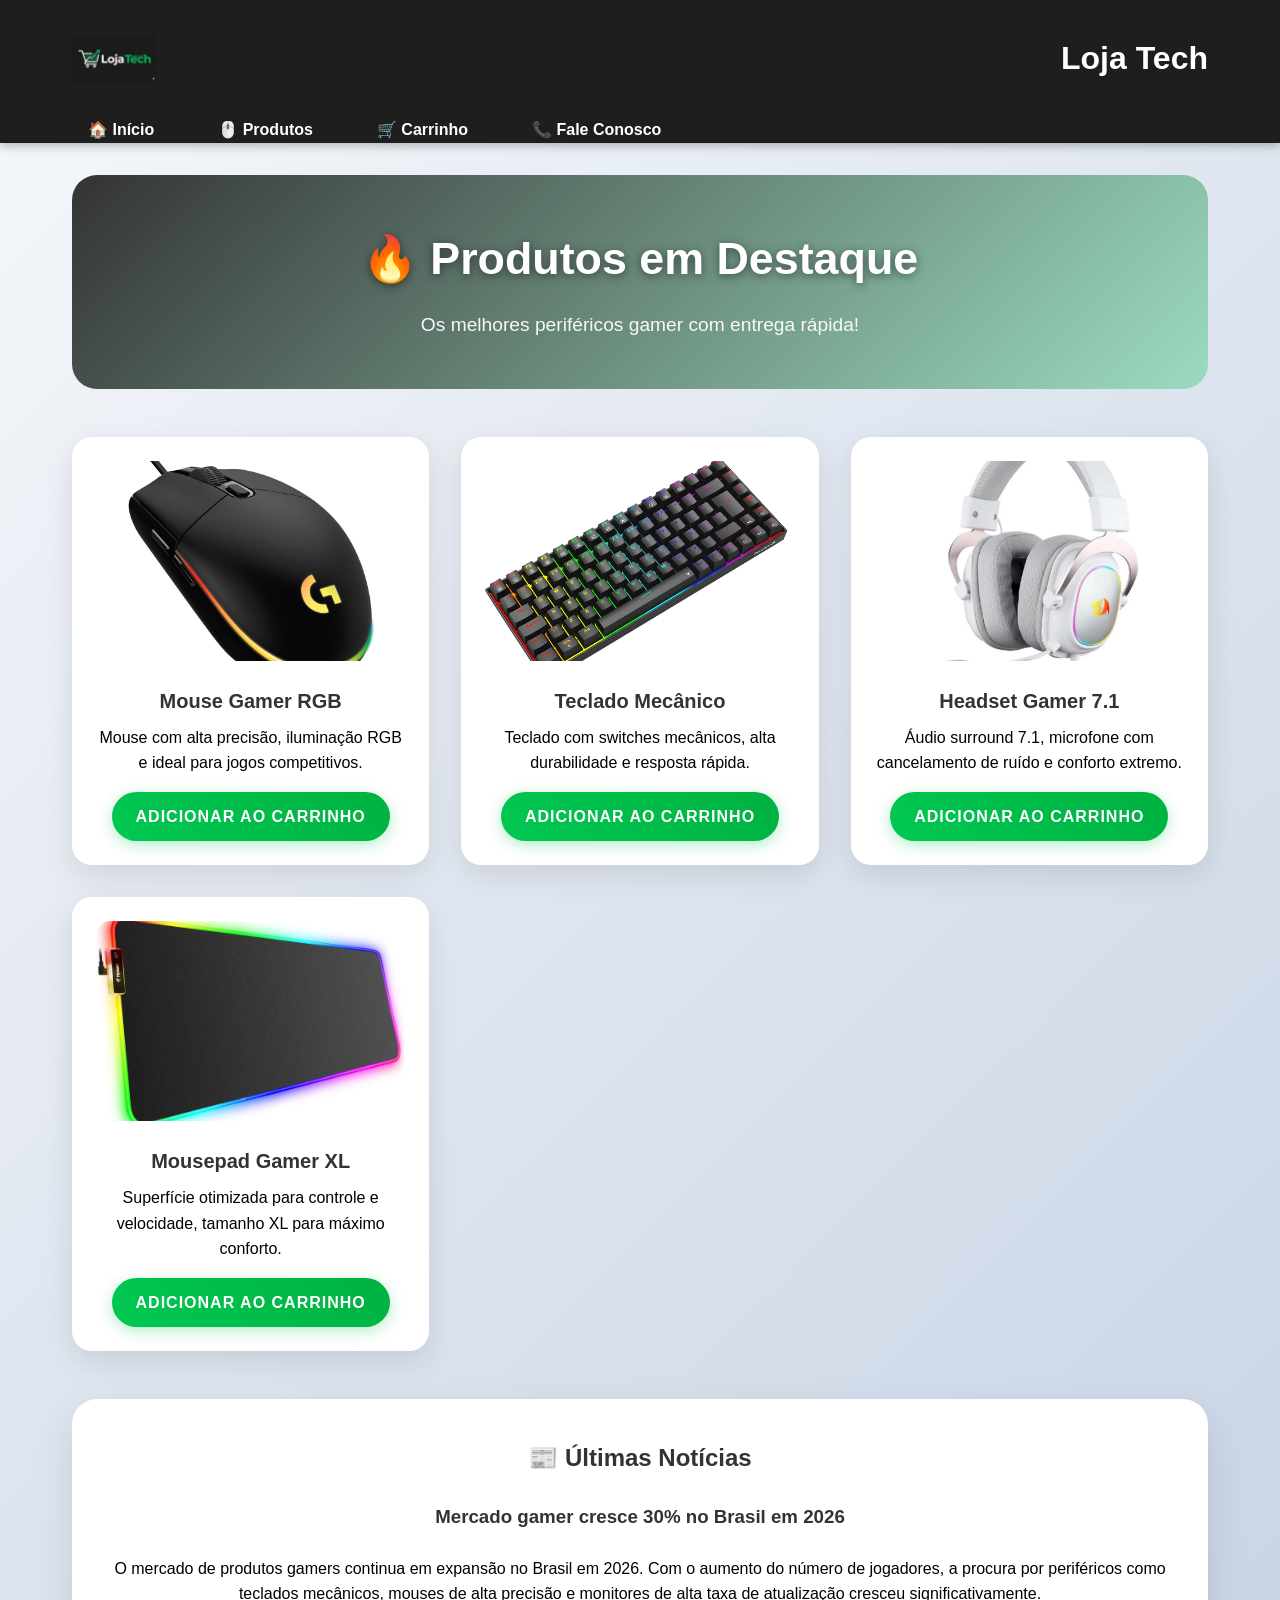
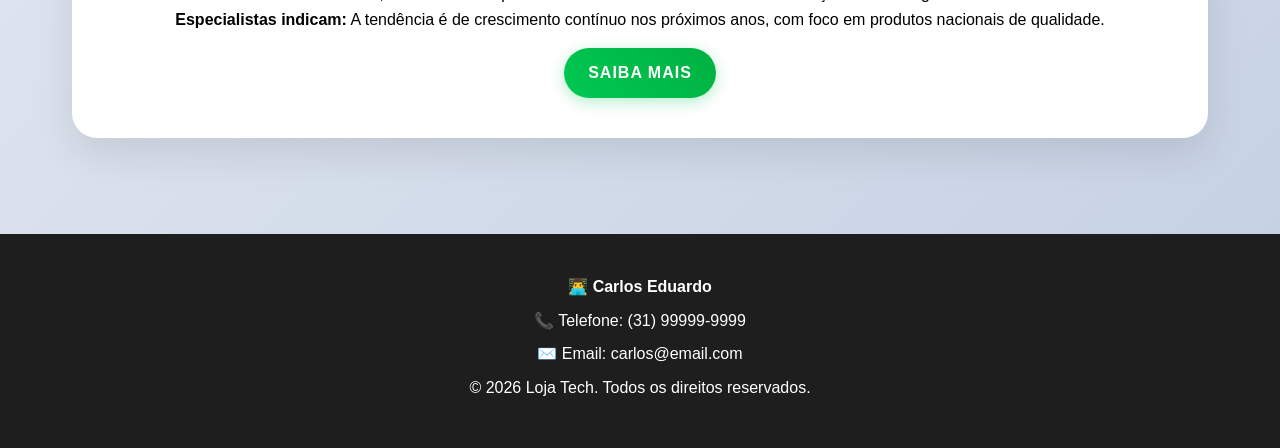
==== index.html @ 33aee726 "primeiro commit - site loja tech" ====
<!DOCTYPE html>
<html lang="pt-br">
<head>
    <meta charset="UTF-8">
    <meta name="viewport" content="width=device-width, initial-scale=1.0">
    <title>Loja Tech - Produtos Gamer de Qualidade</title>
    <link rel="stylesheet" href="style.css">
    <link rel="icon" href="img/logo.png" type="image/png">
</head>
<body>


<header>
    <div class="topo">
        <img src="img/logo.png" alt="Logo Loja Tech" class="logo">
        
       
        <input type="checkbox" id="menu-toggle" class="menu-toggle">
        <label for="menu-toggle" class="menu-label">
            <span></span>
            <span></span>
            <span></span>
        </label>
        <div class="menu-overlay"></div>
        
        <h1>Loja Tech</h1>
    </div>

    <nav>
        <ul>
            <li><a href="index.html">🏠 Início</a></li>
            <li><a href="produtos.html">🖱️ Produtos</a></li>
            <li><a href="carrinho.html">🛒 Carrinho</a></li>
            <li><a href="contato.html">📞 Fale Conosco</a></li>
        </ul>
    </nav>
</header>


<main>
    <section class="hero">
        <h1>🔥 Produtos em Destaque</h1>
        <p>Os melhores periféricos gamer com entrega rápida!</p>
    </section>

    <div class="grid">
        <div class="card">
            <img src="img/mouse.jpg" alt="Mouse Gamer RGB">
            <h3>Mouse Gamer RGB</h3>
            <p>Mouse com alta precisão, iluminação RGB e ideal para jogos competitivos.</p>
            <a href="carrinho.html" class="btn">Adicionar ao carrinho</a>
        </div>

        <div class="card">
            <img src="img/teclado.png" alt="Teclado Mecânico">
            <h3>Teclado Mecânico</h3>
            <p>Teclado com switches mecânicos, alta durabilidade e resposta rápida.</p>
            <a href="carrinho.html" class="btn">Adicionar ao carrinho</a>
        </div>

        <div class="card">
            <img src="img/headset.png" alt="Headset Gamer">
            <h3>Headset Gamer 7.1</h3>
            <p>Áudio surround 7.1, microfone com cancelamento de ruído e conforto extremo.</p>
            <a href="carrinho.html" class="btn">Adicionar ao carrinho</a>
        </div>

        <div class="card">
            <img src="img/mousepad.jpg" alt="Mousepad Gamer">
            <h3>Mousepad Gamer XL</h3>
            <p>Superfície otimizada para controle e velocidade, tamanho XL para máximo conforto.</p>
            <a href="carrinho.html" class="btn">Adicionar ao carrinho</a>
        </div>
    </div>

    <div class="noticia">
        <h2>📰 Últimas Notícias</h2>
        <h3>Mercado gamer cresce 30% no Brasil em 2026</h3>
        <p>
            O mercado de produtos gamers continua em expansão no Brasil em 2026. 
            Com o aumento do número de jogadores, a procura por periféricos como 
            teclados mecânicos, mouses de alta precisão e monitores de alta taxa 
            de atualização cresceu significativamente. 
        </p>
        <p>
            <strong>Especialistas indicam:</strong> A tendência é de crescimento contínuo 
            nos próximos anos, com foco em produtos nacionais de qualidade.
        </p>
        <a href="contato.html" class="btn">Saiba Mais</a>
    </div>
</main>


<footer>
    <div class="footer-content">
        <p><strong>👨‍💻 Carlos Eduardo</strong></p>
        <p>📞 Telefone: (31) 99999-9999</p>
        <p>✉️ Email: carlos@email.com</p>
        <p>&copy; 2026 Loja Tech. Todos os direitos reservados.</p>
    </div>
</footer>

</body>
</html>
---- style.css ----
* {
    margin: 0;
    padding: 0;
    box-sizing: border-box;
}

body {
    font-family: 'Segoe UI', Tahoma, Geneva, Verdana, sans-serif;
    line-height: 1.6;
    background: linear-gradient(135deg, #f5f7fa 0%, #c3cfe2 100%);
    min-height: 100vh;
}

/* HEADER */
header {
    background: #1e1e1e;
    color: white;
    box-shadow: 0 2px 10px rgba(0,0,0,0.3);
}

.topo {
    display: flex;
    align-items: center;
    justify-content: space-between;
    padding: 1rem 2rem;
    max-width: 1200px;
    margin: 0 auto;
    position: relative;
}

/* LOGO GRANDE E VISÍVEL ✅ */
.logo {
    width: 85px;     /* ← 70% MAIOR! */
    height: 85px;    /* ← 70% MAIOR! */
    object-fit: contain;
}

/* MENU MOBILE - CSS Puro com Checkbox Hack */
.menu-toggle {
    display: none;
}

.menu-label {
    display: none;
    flex-direction: column;
    cursor: pointer;
    gap: 4px;
    padding: 4px;
}

.menu-label span {
    width: 25px;
    height: 3px;
    background: white;
    transition: 0.3s;
    border-radius: 2px;
}

nav {
    background: transparent;
}

nav ul {
    display: flex;
    list-style: none;
    gap: 2rem;
    max-width: 1200px;
    margin: 0 auto;
    padding: 0 2rem;
}

nav a {
    color: white;
    text-decoration: none;
    font-weight: 600;
    padding: 0.5rem 1rem;
    border-radius: 5px;
    transition: all 0.3s ease;
}

nav a:hover {
    background: rgba(255,255,255,0.1);
    transform: translateY(-2px);
}

/* MAIN */
main {
    padding: 2rem;
    max-width: 1200px;
    margin: 0 auto;
}

/* HERO */
.hero {
    text-align: center;
    padding: 3rem 2rem;
    background: linear-gradient(135deg, rgba(30,30,30,0.9), rgba(0,200,83,0.3));
    border-radius: 25px;
    margin-bottom: 3rem;
    color: white;
}

.hero h1 {
    font-size: 2.8rem;
    margin-bottom: 1rem;
    text-shadow: 0 2px 10px rgba(0,0,0,0.5);
}

.hero p {
    font-size: 1.2rem;
    opacity: 0.95;
}

.grid {
    display: grid;
    grid-template-columns: repeat(auto-fit, minmax(300px, 1fr));
    gap: 2rem;
    margin-bottom: 3rem;
}

/* CARDS */
.card {
    background: white;
    padding: 1.5rem;
    border-radius: 20px;
    box-shadow: 0 10px 30px rgba(0,0,0,0.1);
    text-align: center;
    transition: all 0.3s ease;
    overflow: hidden;
}

.card:hover {
    transform: translateY(-10px);
    box-shadow: 0 20px 40px rgba(0,0,0,0.15);
}

.card img {
    width: 100%;
    height: 200px;
    object-fit: cover;
    border-radius: 15px;
    margin-bottom: 1rem;
}

.card h3 {
    color: #333;
    margin-bottom: 0.5rem;
    font-size: 1.25rem;
}

.preco {
    font-size: 1.5rem;
    font-weight: bold;
    color: #00c853;
    margin: 0.5rem 0;
}

/* BOTÃO */
.btn {
    display: inline-block;
    margin-top: 1rem;
    padding: 12px 24px;
    background: linear-gradient(45deg, #00c853, #00b140);
    color: white;
    text-decoration: none;
    border-radius: 50px;
    font-weight: 600;
    text-transform: uppercase;
    letter-spacing: 1px;
    transition: all 0.3s ease;
    box-shadow: 0 4px 15px rgba(0,200,83,0.3);
}

.btn:hover {
    transform: translateY(-3px);
    box-shadow: 0 8px 25px rgba(0,200,83,0.4);
}

/* NOTÍCIA */
.noticia {
    background: white;
    padding: 2.5rem;
    border-radius: 25px;
    box-shadow: 0 15px 40px rgba(0,0,0,0.1);
    margin-top: 2rem;
    text-align: center;
}

.noticia h2,
.noticia h3 {
    color: #333;
    margin-bottom: 1.5rem;
}

/* FOOTER */
footer {
    background: #1e1e1e;
    color: white;
    text-align: center;
    padding: 2.5rem;
    margin-top: 4rem;
}

.footer-content {
    max-width: 1200px;
    margin: 0 auto;
}

.footer-content p {
    margin-bottom: 0.5rem;
}

/* FILTROS (PRODUTOS) */
.filtros {
    display: flex;
    gap: 1rem;
    margin: 2rem 0;
    overflow-x: auto;
    padding: 1rem 0;
    justify-content: center;
}

.filtro-btn {
    padding: 10px 20px;
    background: #f0f0f0;
    border: none;
    border-radius: 25px;
    cursor: pointer;
    font-weight: 600;
    white-space: nowrap;
    transition: all 0.3s ease;
}

.filtro-btn.ativo,
.filtro-btn:hover {
    background: #00c853;
    color: white;
    transform: translateY(-2px);
}

code {
    background: #333;
    color: #00c853;
    padding: 4px 8px;
    border-radius: 4px;
    font-family: monospace;
}

/* CARRINHO */
.carrinho-container {
    display: grid;
    grid-template-columns: 2fr 1fr;
    gap: 2rem;
    margin: 2rem 0;
}

.item-carrinho {
    display: flex;
    gap: 1rem;
    padding: 1.5rem;
    border: 2px solid #f0f0f0;
    border-radius: 15px;
    margin-bottom: 1rem;
    background: white;
    transition: all 0.3s ease;
}

.item-carrinho:hover {
    border-color: #00c853;
    box-shadow: 0 5px 20px rgba(0,200,83,0.1);
}

.item-img {
    width: 80px;
    height: 80px;
    object-fit: cover;
    border-radius: 10px;
}

.item-info h3 {
    color: #333;
    margin-bottom: 0.5rem;
}

.item-desc {
    color: #666;
    font-size: 0.9rem;
    margin-bottom: 1rem;
}

.item-quantidade {
    display: flex;
    align-items: center;
    gap: 0.5rem;
    margin-top: 0.5rem;
}

.item-quantidade select {
    padding: 5px 10px;
    border: 1px solid #ddd;
    border-radius: 5px;
    background: white;
}

.item-preco {
    text-align: right;
    margin-left: auto;
}

.preco-unit {
    display: block;
    font-size: 1rem;
    color: #666;
    text-decoration: line-through;
}

.preco-total {
    font-size: 1.3rem;
    font-weight: bold;
    color: #00c853;
}

.btn-remover {
    display: block;
    margin-top: 0.5rem;
    padding: 5px 10px;
    background: #ff4444;
    color: white;
    text-decoration: none;
    border-radius: 20px;
    font-size: 0.8rem;
    transition: all 0.3s ease;
}

.btn-remover:hover {
    background: #cc0000;
}

.resumo-compra {
    background: white;
    padding: 2rem;
    border-radius: 20px;
    box-shadow: 0 10px 30px rgba(0,0,0,0.1);
    height: fit-content;
    position: sticky;
    top: 2rem;
}

.resumo-compra h3 {
    margin-bottom: 1.5rem;
    color: #333;
}

.resumo-item {
    display: flex;
    justify-content: space-between;
    padding: 0.75rem 0;
    border-bottom: 1px solid #eee;
}

.resumo-item.destaque {
    font-size: 1.3rem;
    color: #00c853;
    margin-top: 1rem;
    padding-top: 1rem;
    border-top: 3px solid #00c853;
}

.promo-section {
    margin: 1.5rem 0;
}

.input-promo {
    width: 100%;
    padding: 12px;
    border: 2px solid #ddd;
    border-radius: 10px;
    margin-bottom: 1rem;
    font-size: 1rem;
}

.btn-promo {
    width: 100%;
    padding: 12px;
    background: #333;
    color: white;
    border: none;
    border-radius: 10px;
    cursor: pointer;
    font-weight: 600;
    transition: all 0.3s ease;
}

.btn-promo:hover {
    background: #00c853;
    transform: translateY(-2px);
}

.btn-finalizar {
    width: 100%;
    background: linear-gradient(45deg, #00c853, #00b140);
    font-size: 1.2rem;
    padding: 16px;
    margin-bottom: 1rem;
}

.btn-continuar {
    width: 100%;
    background: transparent;
    color: #333;
    border: 2px solid #ddd;
    padding: 12px;
    text-decoration: none;
    border-radius: 10px;
    transition: all 0.3s ease;
}

.btn-continuar:hover {
    background: #333;
    color: white;
    border-color: #333;
}

/* CONTATO */
.contato-container {
    display: grid;
    grid-template-columns: 2fr 1fr;
    gap: 3rem;
    margin: 3rem 0;
}

.form-section {
    background: white;
    padding: 2.5rem;
    border-radius: 25px;
    box-shadow: 0 15px 40px rgba(0,0,0,0.1);
}

.form-contato {
    display: flex;
    flex-direction: column;
    gap: 1.5rem;
}

.form-group label {
    display: block;
    margin-bottom: 0.5rem;
    font-weight: 600;
    color: #333;
}

.form-group input,
.form-group select,
.form-group textarea {
    width: 100%;
    padding: 15px;
    border: 2px solid #e0e0e0;
    border-radius: 12px;
    font-size: 1rem;
    transition: all 0.3s ease;
    font-family: inherit;
}

.form-group input:focus,
.form-group select:focus,
.form-group textarea:focus {
    outline: none;
    border-color: #00c853;
    box-shadow: 0 0 0 3px rgba(0,200,83,0.1);
}

.btn-enviar {
    background: linear-gradient(45deg, #00c853, #00b140);
    font-size: 1.1rem;
    padding: 18px;
    font-weight: 700;
    text-transform: uppercase;
    letter-spacing: 1px;
}

.btn-whatsapp {
    background: #25D366 !important;
    margin-top: 1rem;
}

.btn-email {
    background: #007BFF !important;
    margin-top: 1rem;
}

.btn-mapa {
    background: #FF6B35 !important;
    margin-top: 1rem;
}

.info-section {
    display: flex;
    flex-direction: column;
    gap: 2rem;
}

.info-card {
    background: white;
    padding: 2rem;
    border-radius: 20px;
    box-shadow: 0 10px 30px rgba(0,0,0,0.1);
    text-align: center;
}

.info-card h3 {
    color: #333;
    margin-bottom: 1rem;
    font-size: 1.3rem;
}

.info-card p {
    color: #666;
    margin-bottom: 1.5rem;
    line-height: 1.6;
}

.mapa-simulado {
    margin-top: 2rem;
    border-radius: 20px;
    overflow: hidden;
    box-shadow: 0 15px 40px rgba(0,0,0,0.15);
}

/* RESPONSIVO */
@media (max-width: 1024px) {
    .grid {
        grid-template-columns: repeat(auto-fit, minmax(250px, 1fr));
        gap: 1.5rem;
    }
}

@media (max-width: 768px) {
    .topo {
        padding: 1rem;
    }
    
    /* MENU MOBILE */
    .menu-label {
        display: flex;
    }
    
    nav {
        position: fixed;
        top: 0;
        right: -100%;
        width: 80%;
        max-width: 300px;
        height: 100vh;
        background: #1e1e1e;
        flex-direction: column;
        justify-content: center;
        align-items: center;
        transition: right 0.3s ease;
        z-index: 1000;
        backdrop-filter: blur(10px);
    }
    
    nav ul {
        flex-direction: column;
        gap: 2rem;
        text-align: center;
        padding: 2rem 0;
    }
    
    /* Checkbox Hack para abrir/fechar menu */
    .menu-toggle:checked ~ nav {
        right: 0;
    }
    
    /* Overlay */
    .menu-toggle:checked ~ .menu-overlay {
        display: block;
    }
    
    .menu-overlay {
        display: none;
        position: fixed;
        top: 0;
        left: 0;
        width: 100%;
        height: 100%;
        background: rgba(0,0,0,0.5);
        z-index: 999;
    }
    
    main {
        padding: 1rem;
    }
    
    .grid {
        grid-template-columns: 1fr;
        gap: 1.5rem;
    }
    
    .hero h1 {
        font-size: 2.2rem;
    }
    
    .carrinho-container,
    .contato-container {
        grid-template-columns: 1fr;
        gap: 2rem;
    }
    
    .resumo-compra {
        position: static;
    }
    
    .item-carrinho {
        flex-direction: column;
        text-align: center;
    }
    
    .item-preco {
        margin-left: 0;
    }
    
    .form-section {
        padding: 1.5rem;
    }
    
    .info-section {
        gap: 1.5rem;
    }
    
    .info-card {
        padding: 1.5rem;
    }
    
    .filtros {
        justify-content: flex-start;
    }
}

@media (max-width: 480px) {
    main {
        padding: 0.5rem;
    }
    
    .topo {
        padding: 0.75rem;
    }
    
    /* LOGO MOBILE GRANDE E VISÍVEL ✅ */
    .logo {
        width: 65px;     /* ← AINDA VISÍVEL */
        height: 65px;
    }
    
    .card img,
    .item-img {
        height: 150px;
    }
    
    .hero h1 {
        font-size: 2rem;
    }
    
    .btn {
        padding: 10px 20px;
        font-size: 0.9rem;
    }
    
    .form-group input,
    .form-group select,
    .form-group textarea {
        padding: 12px;
    }
    
    .filtros {
        flex-wrap: wrap;
    }
}

/* Animações */
@keyframes fadeInUp {
    from {
        opacity: 0;
        transform: translateY(30px);
    }
    to {
        opacity: 1;
        transform: translateY(0);
    }
}

.card, .noticia, .form-section, .info-card, .resumo-compra {
    animation: fadeInUp 0.6s ease forwards;
}
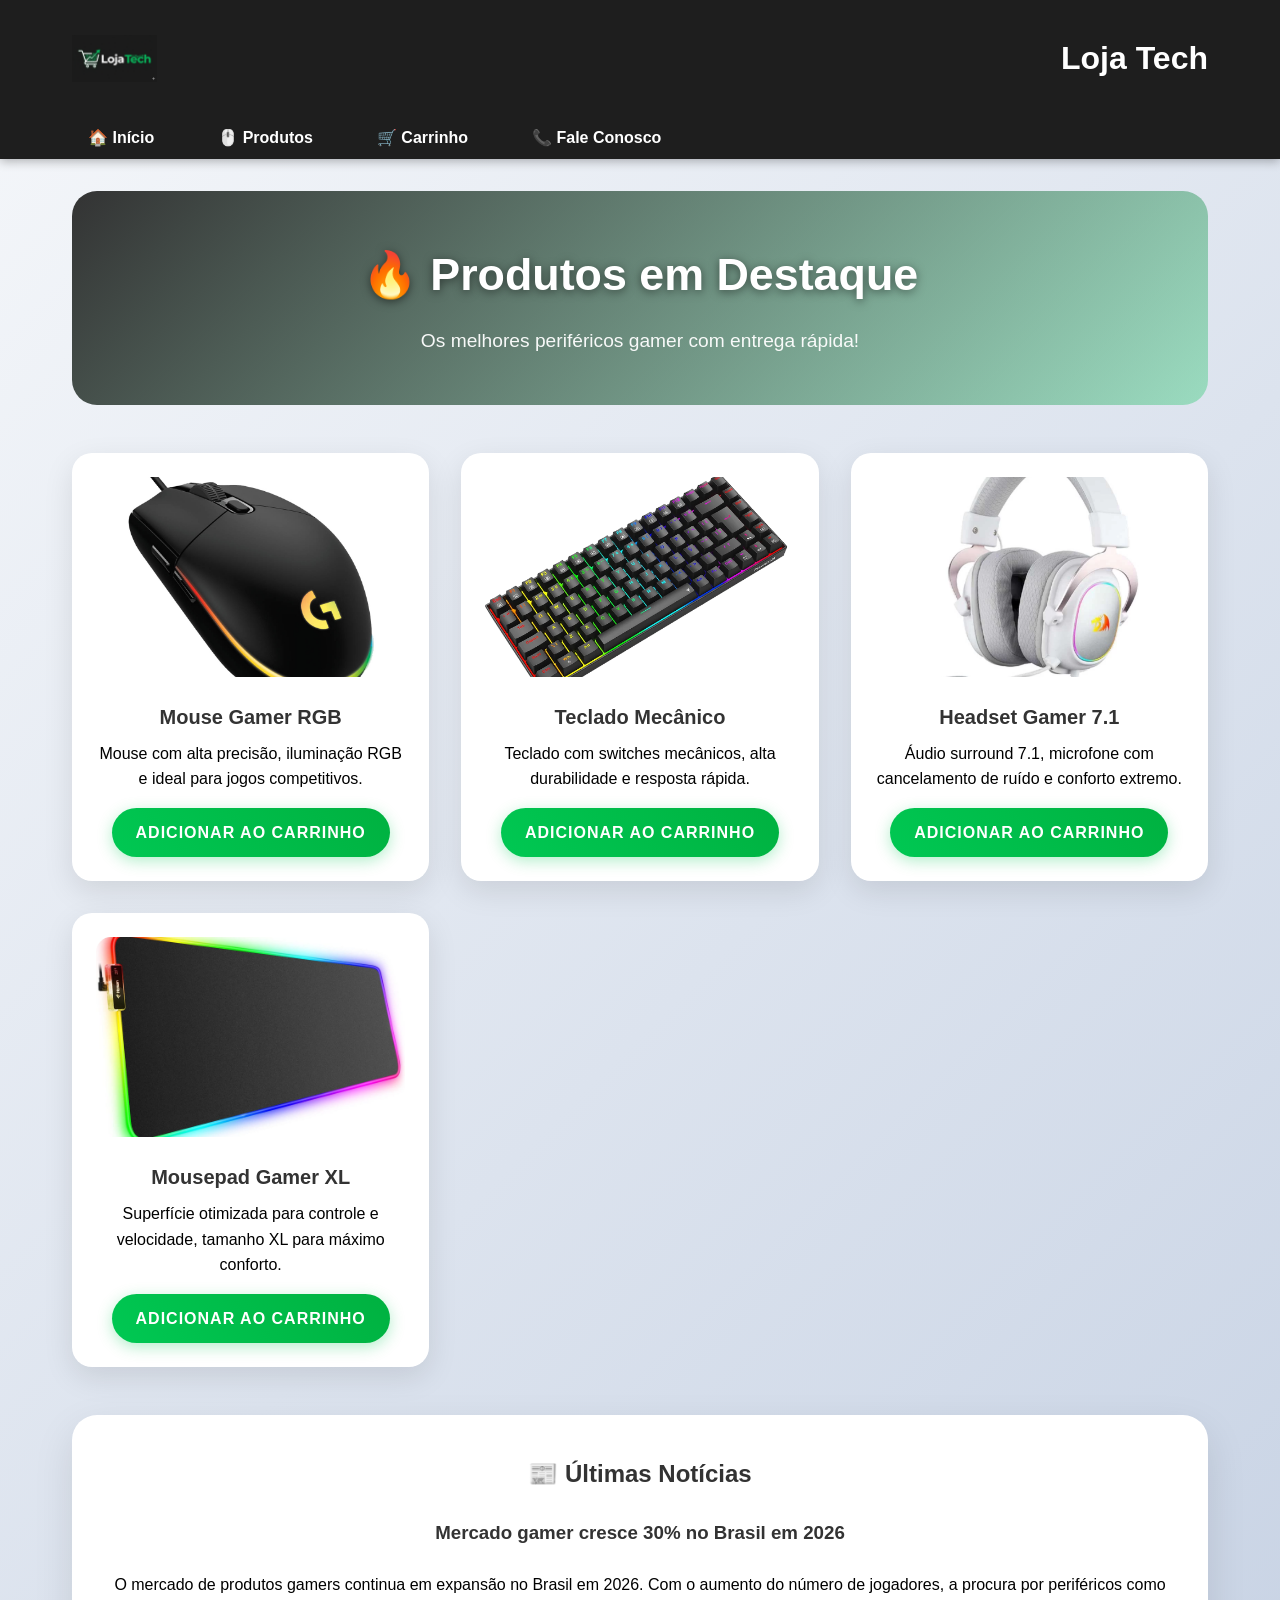
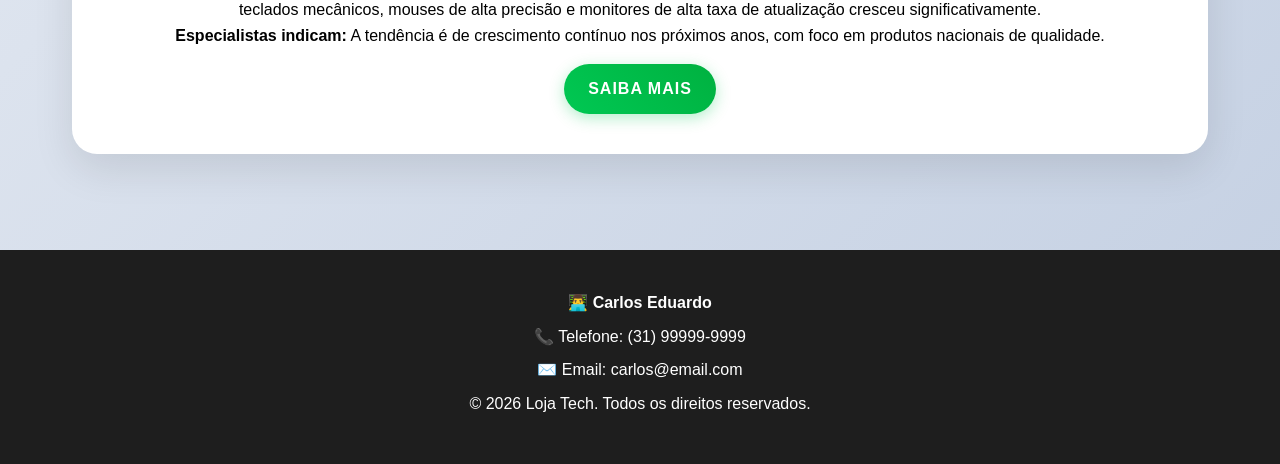
==== commit a902b939: "corrigi responsividade do site" ====
--- a/index.html
+++ b/index.html
@@ -21,7 +21,7 @@
             <span></span>
             <span></span>
         </label>
-        <div class="menu-overlay"></div>
+        
         
         <h1>Loja Tech</h1>
     </div>
@@ -34,6 +34,7 @@
             <li><a href="contato.html">📞 Fale Conosco</a></li>
         </ul>
     </nav>
+    <div class="menu-overlay"></div>
 </header>
 
 
--- a/style.css
+++ b/style.css
@@ -568,12 +568,12 @@
     }
     
     /* Checkbox Hack para abrir/fechar menu */
-    .menu-toggle:checked ~ nav {
+    .menu-toggle:checked ~ header nav {
         right: 0;
     }
     
     /* Overlay */
-    .menu-toggle:checked ~ .menu-overlay {
+    .menu-toggle:checked ~ header .menu-overlay {
         display: block;
     }
     
@@ -691,4 +691,50 @@
 
 .card, .noticia, .form-section, .info-card, .resumo-compra {
     animation: fadeInUp 0.6s ease forwards;
+}
+
+/* 🔥 CORREÇÕES FINAIS RESPONSIVAS */
+
+/* evita scroll lateral no celular */
+body {
+    overflow-x: hidden;
+}
+
+/* imagens nunca estouram */
+img {
+    max-width: 100%;
+    height: auto;
+}
+
+/* textos não estouram */
+h1, h2, h3, p {
+    word-wrap: break-word;
+}
+
+/* botão ocupa largura no mobile */
+@media (max-width: 768px) {
+    .btn {
+        width: 100%;
+        text-align: center;
+    }
+}
+
+/* corrige menu mobile (clique melhor) */
+nav a {
+    display: inline-block;
+}
+
+/* melhora cards no celular */
+@media (max-width: 480px) {
+    .card {
+        padding: 1rem;
+    }
+
+    .hero {
+        padding: 2rem 1rem;
+    }
+
+    .hero p {
+        font-size: 1rem;
+    }
 }
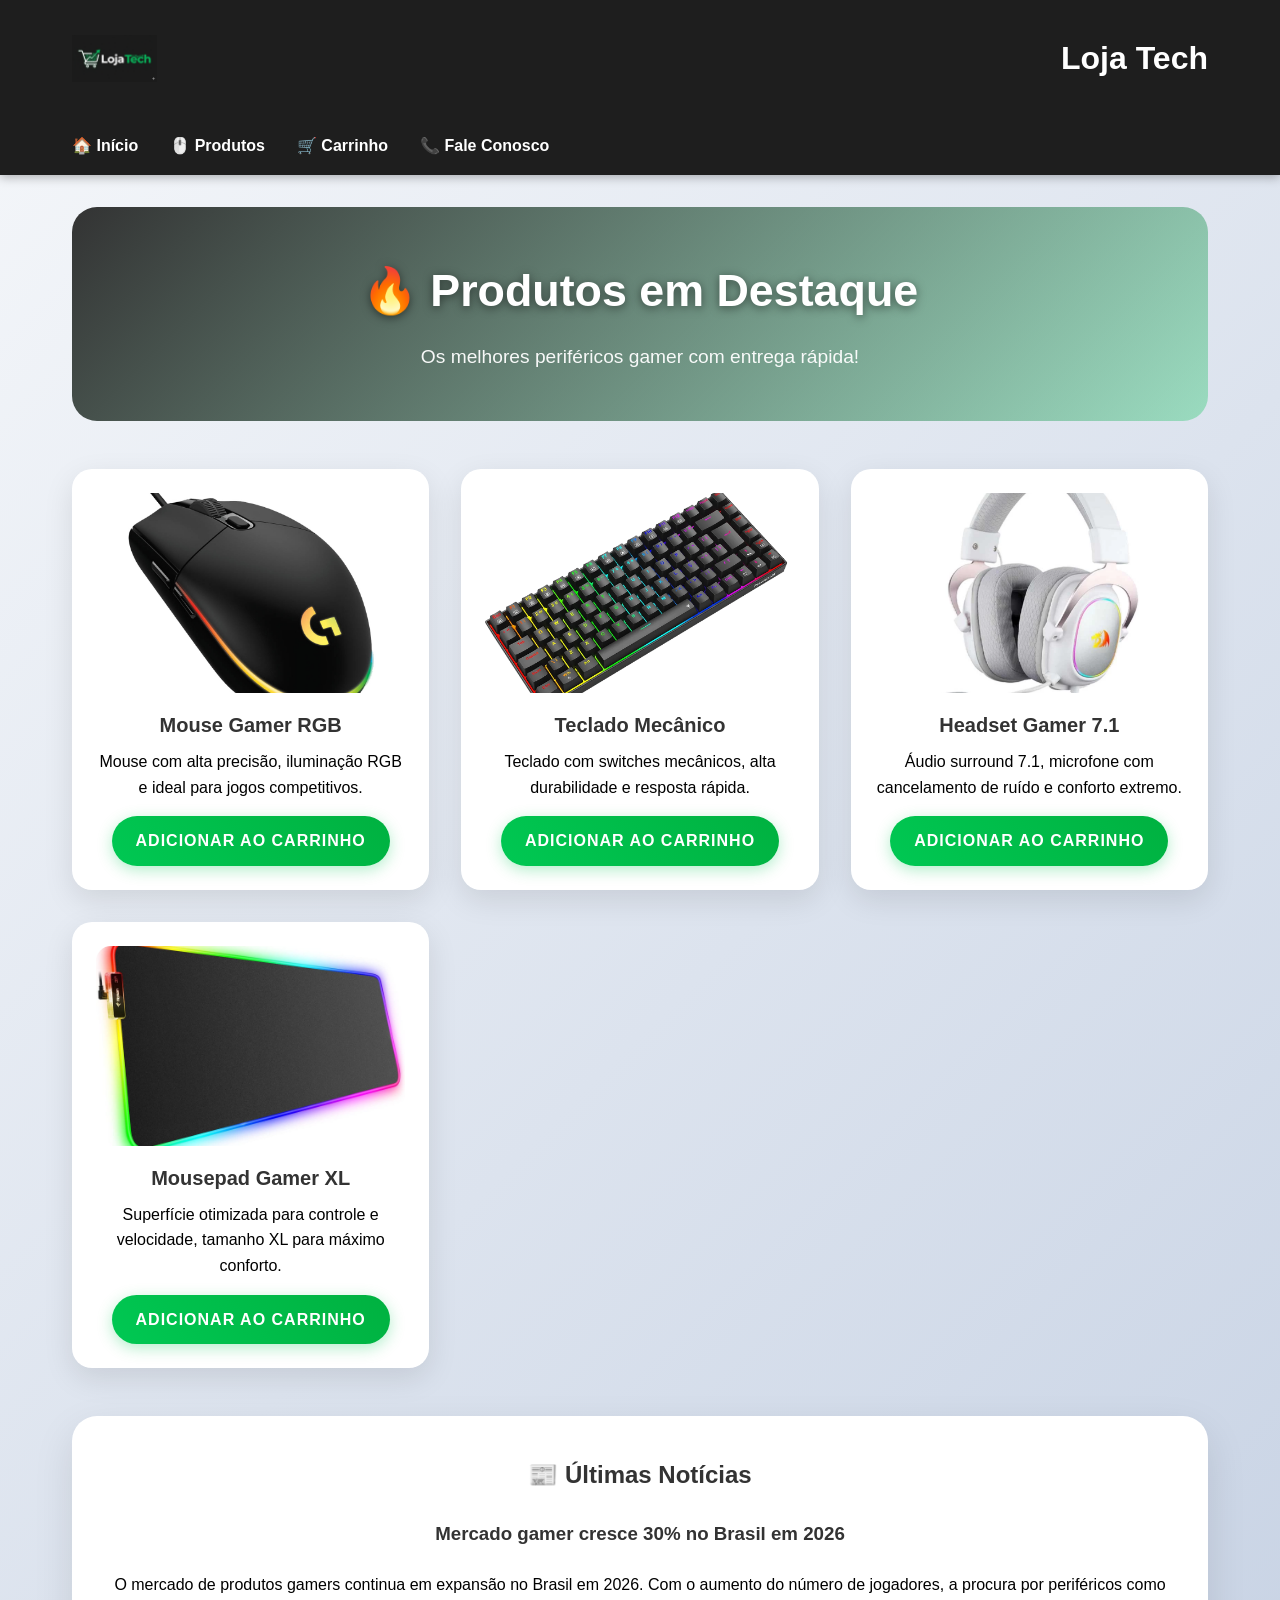
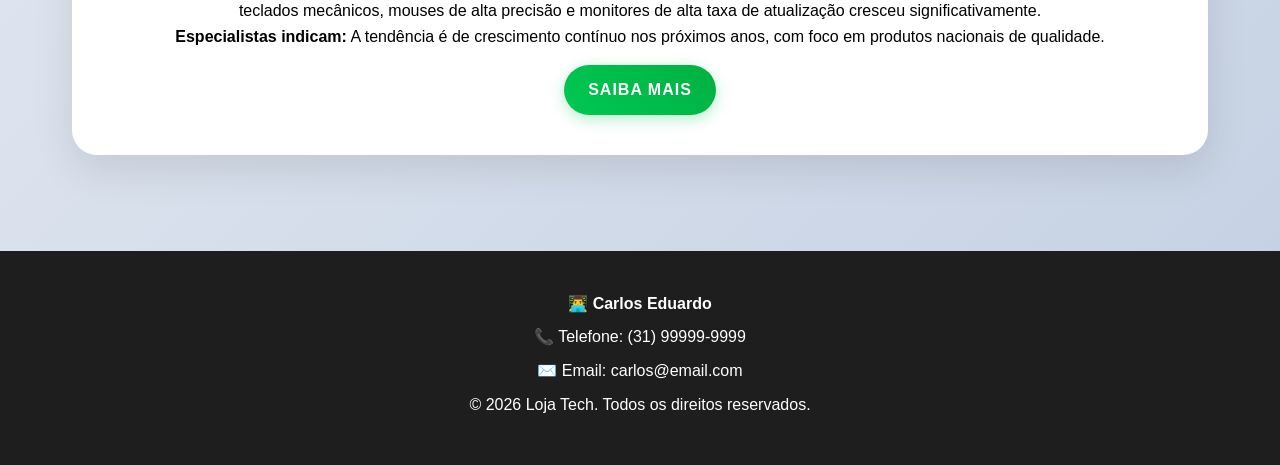
==== commit ea82b9af: "corrigi responsividade do site" ====
--- a/index.html
+++ b/index.html
@@ -34,7 +34,8 @@
             <li><a href="contato.html">📞 Fale Conosco</a></li>
         </ul>
     </nav>
-    <div class="menu-overlay"></div>
+
+        <div class="menu-overlay"></div>
 </header>
 
 
--- a/style.css
+++ b/style.css
@@ -525,6 +525,9 @@
     overflow: hidden;
     box-shadow: 0 15px 40px rgba(0,0,0,0.15);
 }
+
+/* RESPONSIVO */
+
 
 /* RESPONSIVO */
 @media (max-width: 1024px) {
@@ -568,12 +571,12 @@
     }
     
     /* Checkbox Hack para abrir/fechar menu */
-    .menu-toggle:checked ~ header nav {
+    .menu-toggle:checked ~ nav {
         right: 0;
     }
     
     /* Overlay */
-    .menu-toggle:checked ~ header .menu-overlay {
+    .menu-toggle:checked ~ .menu-overlay {
         display: block;
     }
     
@@ -635,6 +638,12 @@
     .filtros {
         justify-content: flex-start;
     }
+    
+    /* Botão ocupa largura no mobile */
+    .btn {
+        width: 100%;
+        text-align: center;
+    }
 }
 
 @media (max-width: 480px) {
@@ -648,7 +657,7 @@
     
     /* LOGO MOBILE GRANDE E VISÍVEL ✅ */
     .logo {
-        width: 65px;     /* ← AINDA VISÍVEL */
+        width: 65px;
         height: 65px;
     }
     
@@ -657,8 +666,16 @@
         height: 150px;
     }
     
+    .hero {
+        padding: 2rem 1rem;
+    }
+    
     .hero h1 {
         font-size: 2rem;
+    }
+    
+    .hero p {
+        font-size: 1rem;
     }
     
     .btn {
@@ -675,6 +692,42 @@
     .filtros {
         flex-wrap: wrap;
     }
+    
+    .card {
+        padding: 1rem;
+    }
+}
+
+/* CORREÇÕES FINAIS RESPONSIVAS - MOVIDO PARA O TOPO */
+* {
+    box-sizing: border-box;
+}
+
+/* Evita scroll lateral no celular */
+html, body {
+    overflow-x: hidden;
+    width: 100%;
+}
+
+/* Imagens nunca estouram */
+img {
+    max-width: 100%;
+    height: auto;
+    display: block;
+}
+
+/* Textos não estouram */
+h1, h2, h3, h4, h5, h6, p {
+    word-wrap: break-word;
+    overflow-wrap: break-word;
+    hyphens: auto;
+}
+
+/* Corrige menu mobile (melhor clique) */
+nav a {
+    display: inline-block;
+    width: 100%;
+    padding: 1rem 0;
 }
 
 /* Animações */
@@ -689,52 +742,10 @@
     }
 }
 
-.card, .noticia, .form-section, .info-card, .resumo-compra {
+.card, 
+.noticia, 
+.form-section, 
+.info-card, 
+.resumo-compra {
     animation: fadeInUp 0.6s ease forwards;
-}
-
-/* 🔥 CORREÇÕES FINAIS RESPONSIVAS */
-
-/* evita scroll lateral no celular */
-body {
-    overflow-x: hidden;
-}
-
-/* imagens nunca estouram */
-img {
-    max-width: 100%;
-    height: auto;
-}
-
-/* textos não estouram */
-h1, h2, h3, p {
-    word-wrap: break-word;
-}
-
-/* botão ocupa largura no mobile */
-@media (max-width: 768px) {
-    .btn {
-        width: 100%;
-        text-align: center;
-    }
-}
-
-/* corrige menu mobile (clique melhor) */
-nav a {
-    display: inline-block;
-}
-
-/* melhora cards no celular */
-@media (max-width: 480px) {
-    .card {
-        padding: 1rem;
-    }
-
-    .hero {
-        padding: 2rem 1rem;
-    }
-
-    .hero p {
-        font-size: 1rem;
-    }
 }
